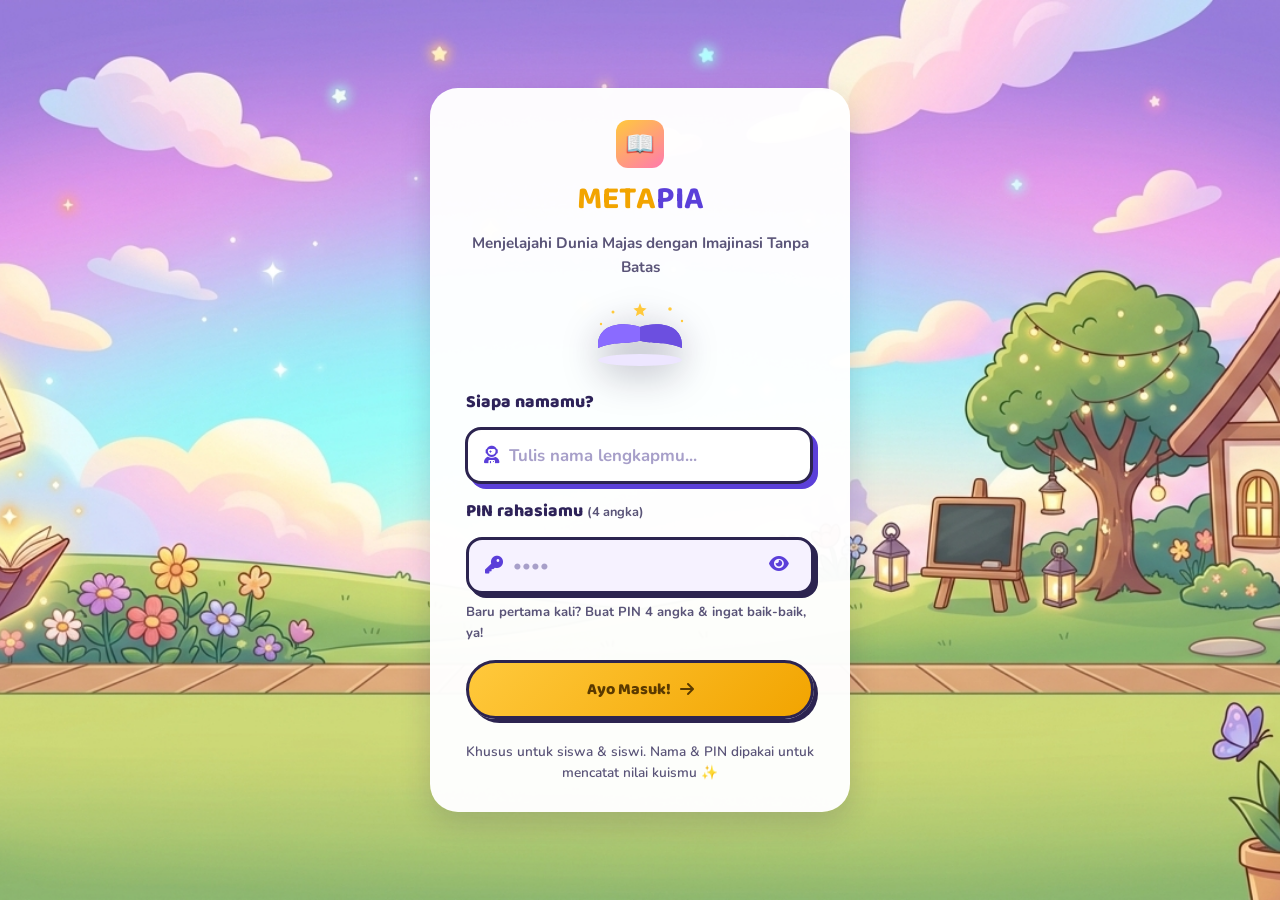
==== dashboard.html @ b1702df0 "perbaikan responsive" ====
<!DOCTYPE html>
<html lang="id">
<head>
<!-- belum masukin nama? langsung balik ke halaman login -->
<script src="js/cek-login.js"></script>
<meta charset="UTF-8">
<meta name="viewport" content="width=device-width, initial-scale=1.0">
<title>Dashboard — METAPIA</title>
<link rel="icon" href="data:image/svg+xml,<svg xmlns=%22http://www.w3.org/2000/svg%22 viewBox=%220 0 100 100%22><text y=%22.9em%22 font-size=%2290%22>📖</text></svg>">
<link rel="stylesheet" href="css/common.css">
<link rel="stylesheet" href="css/dashboard.css">
<link rel="stylesheet" href="https://cdnjs.cloudflare.com/ajax/libs/font-awesome/6.5.1/css/all.min.css">
</head>
<body>


<!-- NAVBAR -->
<nav class="navbar">
  <a href="dashboard.html" class="brand">
    <div class="brand-badge">📖</div>
    <div class="brand-name"><span>META</span><span>PIA</span></div>
  </a>

  <ul class="nav-links" id="navLinks">
    <li><a href="dashboard.html" class="active"><i class="fa-solid fa-house"></i> Beranda</a></li>
    <li><a href="materi.html"><i class="fa-solid fa-book"></i> Materi</a></li>
    <li><a href="video.html"><i class="fa-solid fa-clapperboard"></i> Video</a></li>
    <li><a href="kuis.html"><i class="fa-solid fa-pen-to-square"></i> Kuis</a></li>
    <li><a href="game.html"><i class="fa-solid fa-gamepad"></i> Game</a></li>
  </ul>

  <div class="nav-right">
    <button class="nav-toggle" id="navToggle"><i class="fa-solid fa-bars"></i></button>
    <div class="avatar-btn" id="navAvatar" title="Profil">👤</div>
  </div>
</nav>

<div class="wrap">

  <!-- HERO -->
  <section class="hero">
    <div class="hero-copy">
      <div class="open-book-decoration">📖</div>
      <div class="hero-decoration book-decoration">📚</div>
      <div class="hero-decoration pencil-decoration">✏️</div>

      <div class="hero-sparkle sparkle-1">✦</div>
      <div class="hero-sparkle sparkle-2">✦</div>
      <div class="hero-sparkle sparkle-3">✧</div>
      <p class="hero-sub">Halo, <span id="navUserName">Sahabat</span>! Yuk lanjut belajar 👋</p>
      <h1 class="hero-title"><span class="meta">SELAMAT</span><br><span class="pia">DATANG DI METAPIA</span></h1>
      <p class="hero-desc">Belajar majas metafora, personifikasi, dan hiperbola lewat materi, video, kuis, serta game interaktif seru!</p>
      <div class="hero-actions">
        <a href="materi.html" class="btn btn-primary"><i class="fa-solid fa-play"></i> Mulai Belajar</a>
        <a href="game.html" class="btn btn-outline"><i class="fa-solid fa-gamepad"></i> Main Game</a>
      </div>
    </div>

    <div class="hero-art">
      <img class="book-illustration" src="assets/bocah.png" alt="Ilustrasi dua anak terbang di atas buku ajaib penuh bintang">

      <div class="badge-bubble" style="top:6%; left:2%;">Metafora</div>
      <div class="badge-bubble" style="top:2%; right:4%;">Personifikasi</div>
      <div class="badge-bubble" style="top:46%; right:-6%; animation-delay:1s;">Hiperbola</div>
    </div>
  </section>

  <!-- PENCAPAIAN -->
  <section class="achievement-section">

  <div class="achievement-title">
    <span>✨</span>
    <h2>Pencapaianmu</h2>
    <span>✨</span>
  </div>

  <div class="stat-row">

    <div class="stat-card">
      <div class="stat-icon kuis-icon">
        <i class="fa-solid fa-star"></i>
      </div>

      <div class="stat-info">
        <div class="stat-num" id="nilaiKuis">0</div>
        <div class="stat-label">Nilai Kuis</div>
        <div class="stat-desc" id="nilaiKuisDesc">Belum pernah kuis, yuk coba!</div>
      </div>
    </div>

    <div class="stat-card">
      <div class="stat-icon game-icon">
        <i class="fa-solid fa-trophy"></i>
      </div>

      <div class="stat-info">
        <div class="stat-num" id="skorGame">0</div>
        <div class="stat-label">Skor Game</div>
        <div class="stat-desc" id="skorGameDesc">Belum pernah main, yuk coba!</div>
      </div>
    </div>

  </div>

</section>

</div>

<footer class="site-footer">
  <p>© 2026 METAPIA — Media Pembelajaran Majas Interaktif · <a href="#" onclick="logout(); return false;" style="text-decoration:underline;">Keluar</a></p>
</footer>

<script src="js/app.js"></script>
<script src="js/sheet.js"></script>
<script>
requireLogin();

// nilai kuis TERAKHIR siswa yang lagi login. Belum pernah kuis -> 0.
// 1) langsung tampilin yang tersimpan di browser ini
// 2) lalu tanya Google Sheet, siapa tau dia kuis di perangkat lain
function tampilkanNilaiKuis() {
  const user = getCurrentUser();
  let semua = {};
  try { semua = JSON.parse(localStorage.getItem("metapia_nilai")) || {}; } catch (e) {}
  const data = user && semua[user.nama];
  if (!data) return;
  document.getElementById("nilaiKuis").textContent = data.terakhir;
  const tgl = new Date(data.tanggal).toLocaleDateString("id-ID", { day: "numeric", month: "long", year: "numeric" });
  document.getElementById("nilaiKuisDesc").textContent = `Kuis terakhir: ${tgl}`;
}
tampilkanNilaiKuis();

// skor GAME TERAKHIR yang dimainkan (disimpan js/game.js). Belum pernah -> 0.
function tampilkanSkorGame() {
  const user = getCurrentUser();
  const data = user && bacaSkorGameLokal(user.nama).terakhir;
  if (!data) return;
  document.getElementById("skorGame").textContent = data.skor;
  const tgl = new Date(data.tanggal).toLocaleDateString("id-ID", { day: "numeric", month: "short", year: "numeric" });
  document.getElementById("skorGameDesc").textContent = `${data.judul} · ${tgl}`;
}
tampilkanSkorGame();

// tanya Google Sheet, siapa tau kuis/main game di perangkat lain
(async function sinkronDariSheet() {
  const user = getCurrentUser();
  if (!user) return;
  const hasil = await ambilStatusSiswa(user.nama, user.pin);
  if (!hasil || !hasil.ok) return;
  if (hasil.nilai) {
    simpanNilaiLokal(user.nama, hasil.nilai.nilai, hasil.nilai.tanggal);
    tampilkanNilaiKuis();
  }
  if (hasil.game) {
    simpanGameTerakhirLokal(user.nama, hasil.game.game, hasil.game.skor, hasil.game.tanggal);
    tampilkanSkorGame();
  }
})();
</script>
</body>
</html>
---- css/common.css ----
/* ==========================================================================
   METAPIA — common.css
   Berisi semua yang DIPAKAI BARENG di semua halaman:
   variabel warna, reset, background, navbar, tombol, footer.
   Wajib di-load duluan sebelum CSS khusus tiap halaman (index.css,
   dashboard.css, materi.css, dst).
   ==========================================================================

/* Ambil font dari Google Fonts.
   - Baloo 2  : buat judul / teks besar, bentuknya bulat & playful (cocok anak SD)
   - Nunito   : buat teks biasa / paragraf, biar tetap enak dibaca */
@import url('https://fonts.googleapis.com/css2?family=Baloo+2:wght@500;600;700;800&family=Nunito:wght@400;600;700;800&display=swap');

/* ==========================================================================
   VARIABEL WARNA & UKURAN (CSS Variables)
   Semua warna, radius, shadow dikumpulin di sini biar kalau mau ganti
   warna tema, cukup ubah di satu tempat ini aja, gak perlu cari satu-satu.
   ========================================================================== */
:root{
  /* warna ungu (warna utama brand METAPIA) */
  --purple-900:#2E2359;   /* ungu paling gelap, dipakai buat judul */
  --purple-700:#5B3FD9;   /* ungu utama, dipakai buat tombol & aksen */
  --purple-500:#8A6BFF;   /* ungu lebih terang */

  /* warna teks */
  --ink:#2C2450;          /* warna teks utama (hampir hitam, tapi keunguan) */
  --ink-soft:#5A5478;     /* warna teks kedua, lebih soft/abu-abu */

  /* warna-warna ceria buat kartu menu (Materi/Video/Kuis/Game) */
  --yellow:#FFC93C;
  --yellow-dark:#F2A400;
  --blue:#4FC3F7;
  --blue-dark:#2196D8;
  --pink:#FF7AAE;
  --pink-dark:#F2467F;
  --green:#3FDDB0;
  --green-dark:#17BC8F;

  --white:#FFFFFF;
  --card-bg:#FFFFFF;      /* warna dasar kartu/box */

  /* bayangan (box-shadow) yang dipakai berulang-ulang */
  --shadow-soft: 0 10px 30px rgba(46,35,89,0.18);  /* buat navbar & kartu login */
  --shadow-card: 0 8px 20px rgba(46,35,89,0.12);   /* buat kartu-kartu biasa */

  /* radius sudut biar bentuknya bulat/rounded, bukan kotak tajam */
  --radius-lg: 28px;  /* buat card besar (feature card, login card) */
  --radius-md: 18px;  /* buat card sedang (item card) */
  --radius-sm: 12px;  /* buat elemen kecil */

  /* biar gampang ganti font, cukup ubah di sini */
  --font-display:'Baloo 2', system-ui, sans-serif;
  --font-body:'Nunito', system-ui, sans-serif;

  /* skala tampilan (lihat bagian "SKALA LAYAR BESAR" di bawah) */
  --skala:1;
}

/* ==========================================================================
   SKALA LAYAR BESAR
   Semua ukuran di web ini pakai px, jadi di layar lebar (mis. laptop 1920
   dengan zoom Windows 100%) semuanya keliatan kecil & banyak ruang kosong.
   Solusinya: di layar yang lebar DAN tinggi, navbar + isi halaman + footer
   diperbesar otomatis pakai "zoom". Hasilnya mirip tampilan zoom 125%.

   PENTING: di dalam elemen yang di-zoom, satuan vh ikut membesar. Jadi
   ukuran yang pakai vh (panel komik, kuis, dashboard) dibagi var(--skala)
   biar tetap pas 1 layar.
   ========================================================================== */
@media (min-width:1700px) and (min-height:820px){ :root{ --skala:1.12; } }
@media (min-width:1880px) and (min-height:880px){ :root{ --skala:1.25; } }
@media (min-width:2300px) and (min-height:1100px){ :root{ --skala:1.5; } }

.navbar, .wrap, .site-footer, .login-card{ zoom:var(--skala); }

/* ==========================================================================
   RESET DASAR
   Biar semua browser mulai dari kondisi yang sama.
   ========================================================================== */
*,*::before,*::after{
  box-sizing:border-box; /* padding & border gak nambahin lebar elemen */
}
html{
  scroll-behavior:smooth; /* kalau ada scroll ke anchor, jalannya halus */
}

/* ==========================================================================
   BODY — background bgMateri.jpg yang diburamin + lapisan ungu tipis,
   SAMA di semua halaman biar serasi (panel komik di Materi/Video/Kuis
   pakai gambar yang sama tapi tajam, jadi keliatan "nyambung").

   Susunannya kolom: navbar di atas, .wrap (isi) ngisi sisa ruang, footer
   selalu nempel di bawah layar.
   ========================================================================== */
body{
  margin:0;
  font-family:var(--font-body);
  color:var(--ink);
  min-height:100vh;
  min-height:100svh;
  display:flex; flex-direction:column;

  background-image:url('../assets/bgMateri.jpg');
  background-size:cover;            /* foto nutupin seluruh layar */
  background-position:center bottom; /* rumputnya selalu di bawah -> tokoh "napak" */
  background-repeat:no-repeat;
  background-attachment:fixed;      /* foto diam waktu halaman di-scroll */

  overflow-x:hidden; /* jaga-jaga biar gak ada scroll horizontal gak sengaja */

  /* tinggi navbar + jaraknya (dipakai ngitung ukuran panggung/kartu) */
  --tinggi-navbar:82px;
}

/* halaman "layar penuh" (Materi, Video, Kuis, Game): footer disembunyikan biar
   panggung/kartunya bisa sebesar mungkin. Tombol Keluar ada di pil nama. */
body.layar-penuh .site-footer{ display:none; }

/* Judul (h1-h4) pakai font display, teks biasa (p) pakai font body */
h1,h2,h3,h4{ font-family:var(--font-display); margin:0; color:var(--purple-900); }
p{ margin:0; line-height:1.6; }
a{ text-decoration:none; color:inherit; } /* link gak digarisbawahi & warnanya ikut parent */
img{ max-width:100%; display:block; }     /* gambar gak akan melebihi lebar kontainernya */
button{ font-family:var(--font-body); cursor:pointer; }

/* ==========================================================================
   CONTAINER
   Pembungkus konten biar lebar maksimalnya konsisten & ada jarak di kanan-kiri.
   ========================================================================== */
.wrap{
  position:relative;
  z-index:1;
  flex:1 0 auto; /* isi halaman ngisi sisa ruang -> footer kedorong ke dasar layar */
  width:100%;
  max-width:1180px;
  margin:0 auto;   /* bikin kontainer ke tengah halaman */
  padding:0 24px;  /* jarak aman di kiri-kanan buat layar sempit */
}

/* ==========================================================================
   NAVBAR
   Bentuknya pil/rounded, mengambang di atas background foto.
   ========================================================================== */
.navbar{
  position:sticky;  /* nempel di atas layar terus, gak ikut ilang pas discroll */
  top:16px;         /* jarak dari atas layar waktu udah "nempel" */
  z-index:50;       /* dijadiin paling atas biar gak ketiban konten lain pas scroll */
  display:flex;
  align-items:center;
  justify-content:space-between; /* logo kiri, menu tengah, avatar kanan */
  width:calc(100% - 24px); /* body sekarang flex kolom, jadi lebar navbar harus disebut */
  max-width:1180px;
  margin:20px auto 0;
  padding:10px 22px;
  background:rgba(255,255,255,0.97); /* dibikin hampir solid biar gak kalah sama bg yang rame */
  border-radius:100px;               /* bentuk pil */
  box-shadow:0 14px 34px rgba(20,10,60,0.35); /* shadow dipertebal biar navbar "ngambang" jelas di atas bg */
}

.brand{ display:flex; align-items:center; gap:10px; font-family:var(--font-display); font-weight:800; font-size:1.3rem; }
.brand-badge{
  width:38px; height:38px; border-radius:12px;
  background:linear-gradient(145deg, var(--yellow), var(--pink));
  display:flex; align-items:center; justify-content:center;
  font-size:1.2rem;
}
.brand-name span:first-child{ color:var(--yellow-dark); } /* tulisan "META" */
.brand-name span:last-child{ color:var(--purple-700); }   /* tulisan "PIA" */

/* daftar menu navbar (Beranda, Materi, Video, Kuis, Game) */
.nav-links{ display:flex; align-items:center; gap:6px; list-style:none; margin:0; padding:0; }
.nav-links a{
  display:flex; align-items:center; gap:7px;
  padding:9px 16px; border-radius:100px; font-weight:800; color:var(--ink); /* dipertebal & digelapin dikit biar lebih jelas */
  font-size:.95rem;
}
.nav-links a:hover{ background:#EAF2FF; color:var(--purple-700); }
.nav-links a.active{ background:var(--purple-700); color:#fff; } /* menu yang lagi aktif/dibuka */

.nav-right{ display:flex; align-items:center; gap:12px; }
/* pil nama siswa di kanan navbar: [ikon] Nama Siswa */
.avatar-btn{
  cursor:pointer; /* diklik = keluar (lihat js/app.js) */
  display:flex; align-items:center; gap:8px;
  height:42px; max-width:220px;
  padding:0 16px 0 5px;
  border:2px solid var(--purple-700); border-radius:100px;
  background:#EAF2FF;
  font-family:var(--font-display); font-weight:800; font-size:1rem; color:var(--purple-700);
}
.avatar-ikon{
  flex:none;
  width:30px; height:30px;
  display:flex; align-items:center; justify-content:center;
  border-radius:50%;
  background:var(--purple-700); color:#fff;
  font-size:.85rem;
}
.avatar-nama{
  min-width:0;
  overflow:hidden; white-space:nowrap;
  text-overflow:ellipsis; /* nama kepanjangan -> "Muhammad Rah..." */
}
.avatar-btn.nama-panjang{ font-size:.86rem; } /* nama panjang: huruf dikecilin dikit */
.nav-toggle{ display:none; background:none; border:none; font-size:1.4rem; color:var(--purple-700); } /* tombol hamburger, cuma muncul di HP */

/* ==========================================================================
   TOMBOL (BUTTON)
   ========================================================================== */
.btn{
  display:inline-flex; align-items:center; justify-content:center; gap:9px;
  padding:14px 28px; border-radius:100px; border:none; font-weight:800;
  font-family:var(--font-display); font-size:1rem;
  white-space:nowrap; /* teks tombol gak akan turun baris */
}
.btn-primary{ background:linear-gradient(135deg, var(--yellow), var(--yellow-dark)); color:#5A3A00; }
.btn-outline{ background:#fff; color:var(--purple-700); box-shadow:var(--shadow-card); }
.btn-block{ width:100%; } /* tombol selebar kontainernya, biasa dipakai di login */

/* ==========================================================================
   FOOTER
   ========================================================================== */
.site-footer{ position:relative; z-index:1; text-align:center; padding:12px 16px 14px; color:rgba(255,255,255,0.85); font-weight:700; font-size:.85rem; text-shadow:0 2px 6px rgba(15,8,45,0.4); }

/* menu navbar versi HP, muncul waktu tombol hamburger diklik (lihat js/app.js) */
.nav-links.open{
  display:flex;
  position:absolute; top:64px; left:0; right:0; margin:0 12px;
  background:#fff; border-radius:20px; flex-direction:column; padding:14px;
  box-shadow:var(--shadow-soft); z-index:20;
}
.nav-links.open a{ width:100%; }

/* =========================================================================
   RESPONSIVE — bagian yang DIPAKAI BARENG (navbar & menu HP)
   ========================================================================= */
/* ==========================================================================
   MENU BAWAH ALA APLIKASI (HP & tablet) — dibikin js/app.js
   Di HP, menu navbar atas diganti 5 tombol besar di bawah layar (gampang
   dijangkau jempol anak-anak). Navbar atas tinggal logo + nama.
   ========================================================================== */
.menu-bawah{ display:none; }

@media (max-width:980px){
  .nav-links{ display:none; }   /* menu navbar atas disembunyiin */
  .nav-toggle{ display:none; }  /* gak perlu hamburger lagi, ada menu bawah */

  body.ada-menu-bawah{
    --tinggi-menu-bawah:calc(72px + env(safe-area-inset-bottom, 0px));
    padding-bottom:var(--tinggi-menu-bawah);
  }
  .menu-bawah{
    position:fixed; z-index:60;
    left:10px; right:10px; bottom:calc(8px + env(safe-area-inset-bottom, 0px));
    display:grid; grid-template-columns:repeat(5, 1fr);
    height:62px; padding:6px;
    background:#fff;
    border:3px solid var(--ink); border-radius:22px;
    box-shadow:0 6px 0 rgba(44,36,80,.55), 0 12px 26px rgba(20,10,60,.35);
  }
  .menu-bawah a{
    display:flex; flex-direction:column; align-items:center; justify-content:center; gap:2px;
    border-radius:16px;
    color:var(--ink-soft);
    font-family:var(--font-display); font-weight:800; font-size:.72rem; line-height:1;
    transition:background .15s, color .15s, transform .15s;
  }
  .menu-bawah-ikon{ font-size:1.25rem; line-height:1; }
  .menu-bawah a:active{ transform:scale(.92); }
  .menu-bawah a.is-aktif{
    background:var(--yellow); color:var(--ink);
    box-shadow:inset 0 0 0 2px var(--ink);
  }
  .menu-bawah a.is-aktif .menu-bawah-ikon{ animation:ikonLoncat .5s ease; }
  @keyframes ikonLoncat{ 40%{ transform:translateY(-4px) scale(1.15); } }

  /* footer pindah ke atas menu bawah */
  .site-footer{ padding-bottom:6px; }
}
/* laptop yang layarnya PENDEK (banyak laptop + bookmark bar): navbar diringkas
   biar ruang buat isi halaman lebih banyak */
@media (max-height:760px){
  body{ --tinggi-navbar:64px; }
  .navbar{ margin-top:10px; top:10px; padding:6px 18px; }
}
@media (max-width:600px){
  .navbar{ margin:14px 12px 0; padding:10px 14px; }
  .brand-name{ font-size:1.05rem; }
  .nav-right{ gap:8px; min-width:0; }
  .avatar-btn{ max-width:130px; height:38px; padding:0 12px 0 4px; font-size:.88rem; }
  .avatar-btn.nama-panjang{ font-size:.8rem; }
  .avatar-ikon{ width:28px; height:28px; }
}
@media (max-width:380px){
  /* HP kecil: tulisan METAPIA tetap tampil, cuma dikecilin; pil nama dipersempit */
  .brand{ gap:7px; }
  .brand-badge{ width:34px; height:34px; }
  .brand-name{ font-size:.98rem; }
  .avatar-btn{ max-width:112px; }
}
---- css/dashboard.css ----
/* ==========================================================================
   METAPIA — dashboard.css
   Khusus halaman dashboard (dashboard.html): hero + kartu kertas catatan,
   dekorasi buku/pensil/sparkle, bubble majas, dan kartu pencapaian
   (nilai kuis & skor game). Butuh common.css duluan.
   ==========================================================================

/* isi dashboard (hero + pencapaian) ditaruh di TENGAH ruang antara navbar
   & footer, biar jarak atas-bawahnya seimbang di layar mana pun */
.wrap{ display:flex; flex-direction:column; justify-content:center; }

/* ==========================================================================
   HERO (bagian atas dashboard: judul besar + ilustrasi buku)
   ========================================================================== */
.hero{
  position:relative;
  z-index:1;

  display:grid;
  grid-template-columns:1.1fr .9fr;
  align-items:center;
  gap:30px;

  padding:14px 0 6px;
}
.hero-copy{
  position:relative;
  z-index:2;

  width:100%;
  max-width:570px;

  padding:30px 36px 32px;

  /* warna kertas */
  background:
    linear-gradient(
      135deg,
      rgba(255,253,244,0.99),
      rgba(255,248,224,0.97)
    );

  /*
    BIKIN BENTUK KERTAS TIDAK TERLALU KOTAK
  */
  border-radius:
    18px 34px 20px 28px /
    20px 26px 30px 18px;

  /*
    garis tebal ala komik (sama kayak kartu di Materi/Kuis/Game) biar
    kartunya jelas kebaca di atas background yang rame. Pinggir kiri
    kuning = pinggiran kertas.
  */
  border:4px solid var(--ink);
  border-left:10px solid var(--yellow);

  /*
    bayangan "offset" gelap ala komik + bayangan lembut
  */
  box-shadow:
    8px 8px 0 rgba(44,36,80,.55),
    0 18px 34px rgba(35,25,80,.25);

  /*
    sedikit miring seperti kertas yang ditempel
  */
  transform:rotate(-1deg);

  overflow:visible;
}
.hero-copy::after{
  content:"";

  position:absolute;
  inset:0;

  border-radius:inherit;

  pointer-events:none;

  background:
    radial-gradient(
      circle at 20% 20%,
      rgba(255,255,255,0.55) 0 2px,
      transparent 3px
    ),
    radial-gradient(
      circle at 80% 70%,
      rgba(255,255,255,0.4) 0 1.5px,
      transparent 2.5px
    );

  opacity:.45;
}
.hero-copy::before{
  content:"📎";

  position:absolute;

  top:-18px;
  left:18px;

  font-size:38px;

  z-index:5;

  transform:rotate(-12deg);

  filter:drop-shadow(0 3px 3px rgba(0,0,0,.12));
}
.hero-title{
  font-size:2.85rem;
  line-height:.98;
  font-weight:900;

  margin:4px 0 16px;

  filter:none;
}
.hero-title .meta{
  color:#F2A400;

  -webkit-text-stroke:0;

  text-shadow:
    2px 3px 0 rgba(255,255,255,.9);
}
.hero-title .pia{
  color:var(--purple-900);

  background:none;

  -webkit-background-clip:initial;
  background-clip:initial;

  -webkit-text-stroke:0;

  text-shadow:
    2px 3px 0 rgba(255,255,255,.9);
}
.hero-sub{
  font-family:var(--font-display);

  color:var(--purple-700);

  font-size:1.08rem;
  font-weight:800;

  margin-top:0;
  margin-bottom:8px;

  text-shadow:none;
}
.hero-desc{
  color:#514B70;

  margin-top:14px;

  max-width:500px;

  font-size:1rem;
  font-weight:700;

  line-height:1.6;

  text-shadow:none;
}
.hero-actions{
  display:flex;
  gap:14px;
  margin-top:22px;
  flex-wrap:wrap;
  position:relative;
  z-index:5;
}
.hero-decoration{
  position:absolute;
  z-index:3;
  pointer-events:none;
  user-select:none;
}
.book-decoration{
  left:-28px;
  bottom:-20px;
  font-size:54px;
  transform:rotate(-8deg);
  filter:
    drop-shadow(0 5px 4px rgba(35,25,80,.18));
  opacity:.92;
}
.pencil-decoration{
  right:18px;
  bottom:-15px;
  font-size:45px;
  transform:rotate(25deg);
  filter:
    drop-shadow(0 4px 3px rgba(35,25,80,.16));
  opacity:.9;
}
.open-book-decoration{
  position:absolute;
  top:18px;
  right:28px;
  font-size:45px;
  z-index:4;
  transform:rotate(8deg);
  opacity:.85;
  pointer-events:none;
  user-select:none;
  filter:
    drop-shadow(0 3px 3px rgba(35,25,80,.12));
}

/* bintang */
.hero-sparkle{
  position:absolute;
  z-index:3;
  color:var(--yellow);
  pointer-events:none;
  user-select:none;
  text-shadow:
    0 2px 5px rgba(255,190,30,.25);
  opacity:.55;
}
.sparkle-1{
  top:58px;
  right:125px;
  font-size:25px;
  transform:rotate(15deg);
}
.sparkle-2{
  top:135px;
  right:42px;
  font-size:19px;
  transform:rotate(-10deg);
}
.sparkle-3{
  bottom:75px;
  left:165px;
  font-size:17px;
  opacity:.4;
}

/* kotak buat ilustrasi buku + bubble label majas di sekitarnya */
.hero-art{
  position:relative;
  display:flex;
  align-items:center;
  justify-content:center;
  min-height:340px;
}
.book-illustration{
  width:100%;
  max-width:500px;
  height:auto;
  display:block;
  filter:drop-shadow(
    0 12px 18px rgba(35,25,80,.18)
  );
}

/* bubble kecil bertuliskan nama-nama majas (Metafora, Hiperbola, dll),
   posisinya diatur langsung di HTML pakai style="top:..; left:.." */
.badge-bubble{
  position:absolute;
  background:#fff;
  border-radius:100px;
  padding:9px 18px;
  font-family:var(--font-display); font-weight:700; color:var(--purple-700);
  box-shadow:var(--shadow-card);
  font-size:.92rem;
}

/* =========================================================================
   RESPONSIVE — hero dashboard
   ========================================================================= */
@media (max-width:980px){
  /* hero jadi 1 kolom: kertas di atas, ilustrasi di bawah */
  .hero{ grid-template-columns:1fr; justify-items:center; text-align:center; gap:10px; padding-top:30px; }
  .hero-desc{ margin-inline:auto; }
  .hero-actions{ justify-content:center; }
  .hero-art{ min-height:0; width:min(100%, 440px); padding:20px 0 0; }
}
@media (max-width:600px){
  .hero{ padding-top:24px; }
  .hero-art{ width:min(100%, 330px); }
  .badge-bubble{ padding:6px 12px; font-size:.78rem; }
}

@media (max-width:600px){
  .hero-copy{
    max-width:100%;
    padding:24px 22px 26px;
    transform:rotate(0);
  }
  .hero-title{
    font-size:2.15rem;
  }
  .hero-sub{
    font-size:1rem;
  }
  .hero-desc{
    font-size:.92rem;
  }
  .book-decoration{
    left:-12px;
    bottom:-20px;
    font-size:42px;
  }
  .pencil-decoration{
    right:8px;
    bottom:-15px;
    font-size:36px;
  }
  .open-book-decoration{ display:none; } /* di HP nutupin tulisan sapaan */
  .sparkle-1{
    right:80px;
  }
  .sparkle-2{
    right:20px;
  }
}

/* ==========================================================
   DASHBOARD — PENCAPAIAN
   ========================================================== */

.achievement-section {
  width: 100%;
  margin: 18px auto 16px;
  text-align: center;
}

/* Judul kecil di atas kartu */
.achievement-title {
  display: flex;
  align-items: center;
  justify-content: center;
  gap: 10px;
  margin-bottom: 14px;
}

.achievement-title h2 {
  margin: 0;
  font-size: 22px;
  font-weight: 800;
  color: #fff;
  text-shadow: 0 2px 8px rgba(15, 8, 45, 0.5);
}

.achievement-title span {
  font-size: 16px;
}

/* Baris kartu */
.achievement-section .stat-row {
  display: flex;
  justify-content: center;
  align-items: stretch;
  gap: 18px;
  width: 100%;
  margin: 0 auto;
}

/* Kartu achievement */
.achievement-section .stat-card {
  width: 310px;
  min-height: 105px;
  padding: 18px 22px;

  display: flex;
  align-items: center;
  gap: 16px;

  background: rgba(255, 255, 255, 0.90);
  border: 1px solid rgba(255, 255, 255, 0.8);
  border-radius: 22px;

  box-shadow:
    0 8px 24px rgba(54, 38, 120, 0.12);

  text-align: left;

  transition:
    transform 0.2s ease,
    box-shadow 0.2s ease;
}

.achievement-section .stat-card:hover {
  transform: translateY(-3px);

  box-shadow:
    0 12px 28px rgba(54, 38, 120, 0.17);
}

/* Icon */
.achievement-section .stat-icon {
  width: 54px;
  height: 54px;
  min-width: 54px;

  display: flex;
  align-items: center;
  justify-content: center;

  border-radius: 16px;

  color: white;
  font-size: 22px;

  box-shadow:
    0 5px 12px rgba(0, 0, 0, 0.10);
}

/* Warna icon */
.achievement-section .kuis-icon {
  background: linear-gradient(
    135deg,
    var(--pink),
    var(--pink-dark)
  );
}

.achievement-section .game-icon {
  background: linear-gradient(
    135deg,
    var(--green),
    var(--green-dark)
  );
}

/* Angka */
.achievement-section .stat-num {
  font-size: 25px;
  line-height: 1;
  font-weight: 900;
  color: #29245f;
  margin-bottom: 5px;
}

/* Nama statistik */
.achievement-section .stat-label {
  font-size: 15px;
  font-weight: 800;
  color: #29245f;
}

/* Deskripsi */
.achievement-section .stat-desc {
  margin-top: 3px;
  font-size: 12px;
  color: #77739a;
}

/* ==========================================================
   RESPONSIVE
   ========================================================== */

@media (max-width: 700px) {
  .achievement-section .stat-row {
    flex-direction: column;
    align-items: center;
  }
  .achievement-section .stat-card {
    width: min(100%, 360px);
  }
}


/* laptop yang layarnya PENDEK (mis. 1366x657): hero dirapatin dikit biar
   hero + pencapaian + footer muat 1 layar tanpa scroll */
@media (min-width:981px) and (max-height:700px){
  .hero{ padding-top:6px; }
  .hero-copy{ padding:24px 32px 26px; }
  .hero-title{ font-size:2.5rem; margin-bottom:10px; }
  .hero-desc{ margin-top:10px; }
  .hero-actions{ margin-top:16px; }
  .hero-art{ min-height:0; }
  .book-illustration{ max-width:420px; }
  .achievement-section{ margin-top:10px; }
  .achievement-title{ margin-bottom:10px; }
  .achievement-section .stat-card{ min-height:92px; padding:14px 20px; }
}
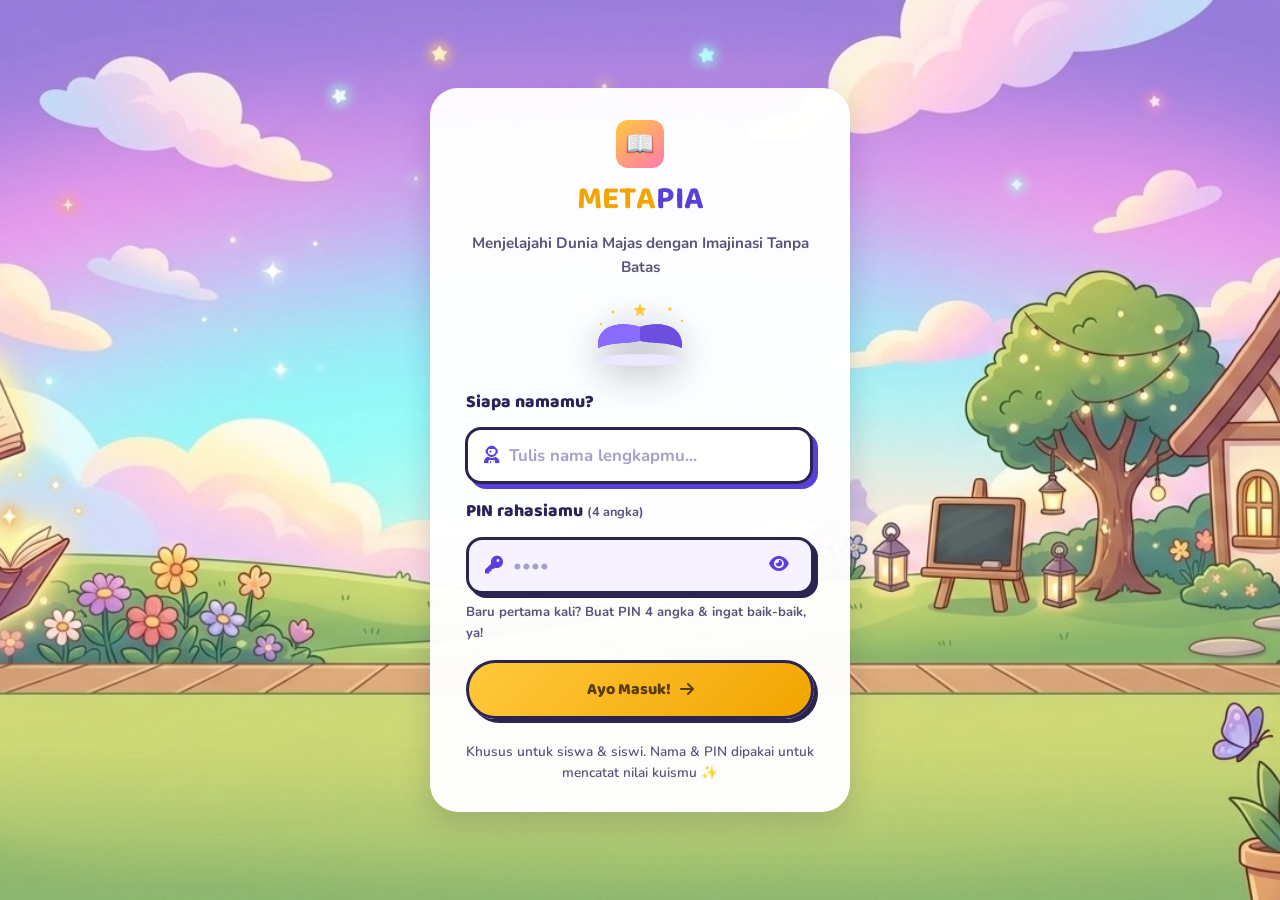
==== commit 001dafe3: "perbaikan kupu kupu" ====
--- a/dashboard.html
+++ b/dashboard.html
@@ -110,6 +110,7 @@
   <p>© 2026 METAPIA — Media Pembelajaran Majas Interaktif · <a href="#" onclick="logout(); return false;" style="text-decoration:underline;">Keluar</a></p>
 </footer>
 
+<script src="js/kupu.js"></script>
 <script src="js/app.js"></script>
 <script src="js/sheet.js"></script>
 <script>
--- a/css/common.css
+++ b/css/common.css
@@ -110,6 +110,34 @@
 
   /* tinggi navbar + jaraknya (dipakai ngitung ukuran panggung/kartu) */
   --tinggi-navbar:82px;
+}
+
+/* ==========================================================================
+   KUPU-KUPU di background yang kepak-kepak sayap (dipasang js/kupu.js)
+   Sayap "buka-tutup" = gambarnya dipipihin ke samping (scaleX) dengan poros
+   di badan kupu-kupu, plus melayang naik-turun pelan.
+   ========================================================================== */
+.kupu{
+  position:fixed; z-index:0;
+  pointer-events:none;
+  animation:kupuMelayang 3.2s ease-in-out infinite;
+}
+.kupu img{
+  display:block; width:100%; height:100%;
+  max-width:none;
+  animation:kupuKepak .55s ease-in-out infinite alternate;
+}
+@keyframes kupuKepak{
+  0%  { transform:scaleX(1); }
+  100%{ transform:scaleX(.25) skewY(-6deg); }
+}
+@keyframes kupuMelayang{
+  0%,100%{ transform:translate(0,0) rotate(0); }
+  50%    { transform:translate(-3px,-7px) rotate(-4deg); }
+}
+/* yang gak suka animasi (pengaturan HP/laptop) -> kupu-kupu diam */
+@media (prefers-reduced-motion:reduce){
+  .kupu, .kupu img{ animation:none; }
 }
 
 /* halaman "layar penuh" (Materi, Video, Kuis, Game): footer disembunyikan biar
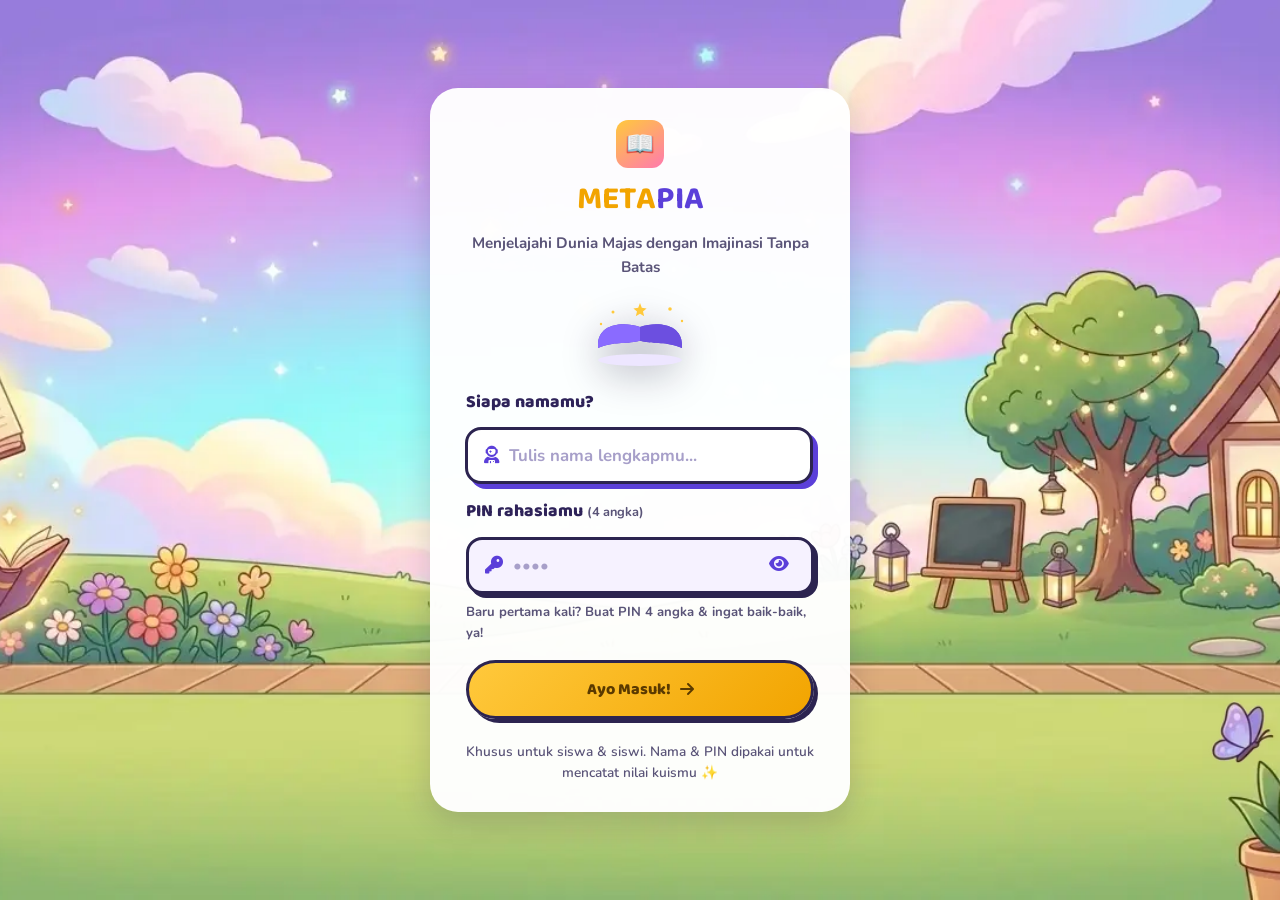
==== commit 62db0732: "Optimasi gambar: konversi ke WebP (6,3 MB -> 648 KB), preload gambar soal, catatan pengukuran Co-Aut" ====
--- a/dashboard.html
+++ b/dashboard.html
@@ -57,7 +57,7 @@
     </div>
 
     <div class="hero-art">
-      <img class="book-illustration" src="assets/bocah.png" alt="Ilustrasi dua anak terbang di atas buku ajaib penuh bintang">
+      <img class="book-illustration" src="assets/bocah.webp" width="1000" height="545" decoding="async" fetchpriority="high" alt="Ilustrasi dua anak terbang di atas buku ajaib penuh bintang">
 
       <div class="badge-bubble" style="top:6%; left:2%;">Metafora</div>
       <div class="badge-bubble" style="top:2%; right:4%;">Personifikasi</div>
--- a/css/common.css
+++ b/css/common.css
@@ -85,7 +85,7 @@
 }
 
 /* ==========================================================================
-   BODY — background bgMateri.jpg yang diburamin + lapisan ungu tipis,
+   BODY — background bgMateri.webp yang diburamin + lapisan ungu tipis,
    SAMA di semua halaman biar serasi (panel komik di Materi/Video/Kuis
    pakai gambar yang sama tapi tajam, jadi keliatan "nyambung").
 
@@ -100,7 +100,7 @@
   min-height:100svh;
   display:flex; flex-direction:column;
 
-  background-image:url('../assets/bgMateri.jpg');
+  background-image:url('../assets/bgMateri.webp');
   background-size:cover;            /* foto nutupin seluruh layar */
   background-position:center bottom; /* rumputnya selalu di bawah -> tokoh "napak" */
   background-repeat:no-repeat;
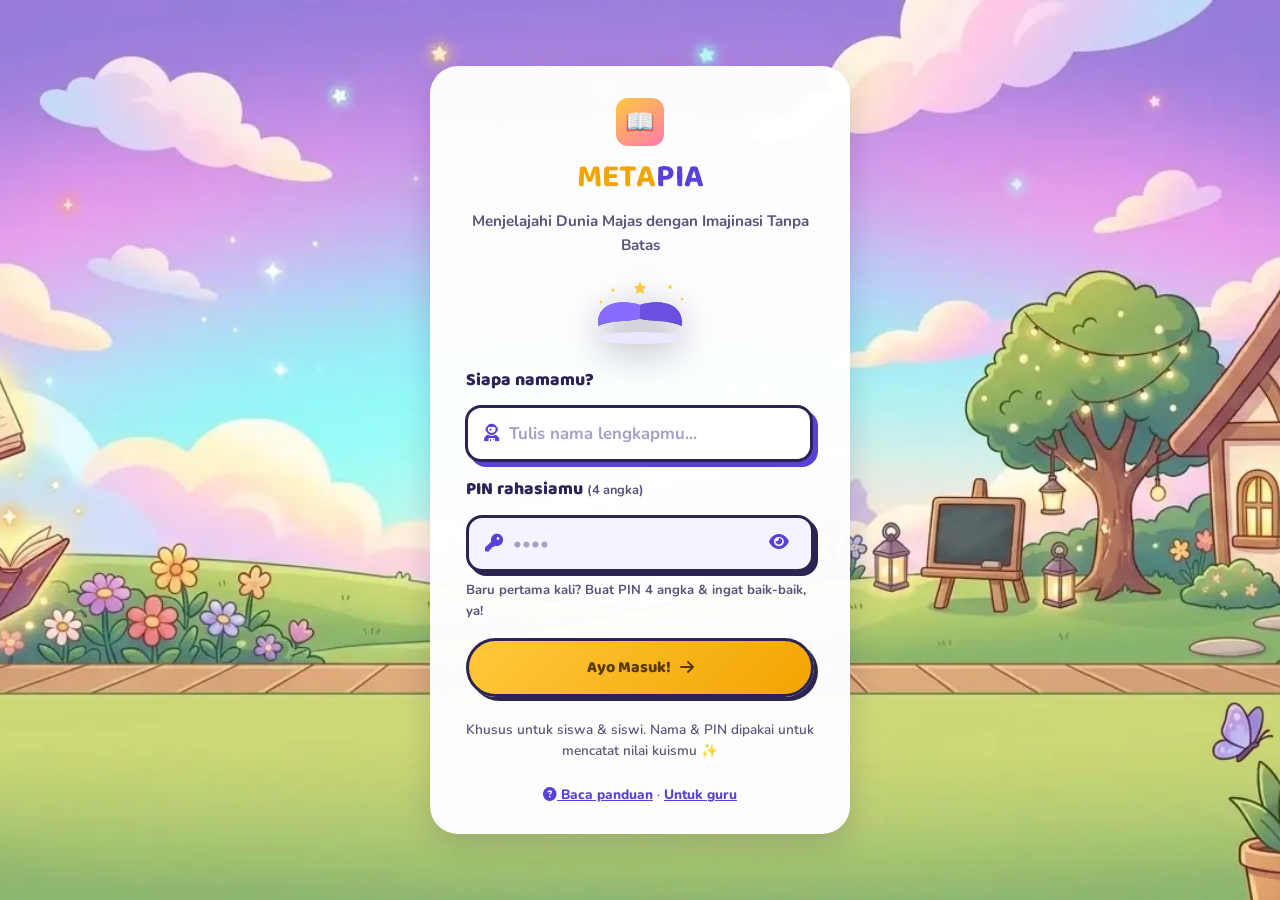
==== commit 6e099788: "PWA + offline: service worker, font/ikon/three.js lokal, login offline, deteksi jaringan lambat, hal" ====
--- a/dashboard.html
+++ b/dashboard.html
@@ -9,7 +9,11 @@
 <link rel="icon" href="data:image/svg+xml,<svg xmlns=%22http://www.w3.org/2000/svg%22 viewBox=%220 0 100 100%22><text y=%22.9em%22 font-size=%2290%22>📖</text></svg>">
 <link rel="stylesheet" href="css/common.css">
 <link rel="stylesheet" href="css/dashboard.css">
-<link rel="stylesheet" href="https://cdnjs.cloudflare.com/ajax/libs/font-awesome/6.5.1/css/all.min.css">
+<!-- PWA: bisa dipasang ke layar utama HP & dibuka offline (lihat sw.js, js/pwa.js) -->
+<link rel="manifest" href="manifest.json">
+<meta name="theme-color" content="#5B3FD9">
+<link rel="apple-touch-icon" href="assets/ikon/apple-touch-icon.png">
+<link rel="stylesheet" href="css/ikon.css">
 </head>
 <body>
 
@@ -31,6 +35,7 @@
 
   <div class="nav-right">
     <button class="nav-toggle" id="navToggle"><i class="fa-solid fa-bars"></i></button>
+    <a class="btn-panduan" href="panduan.html" title="Panduan" aria-label="Panduan"><i class="fa-solid fa-circle-question"></i></a>
     <div class="avatar-btn" id="navAvatar" title="Profil">👤</div>
   </div>
 </nav>
@@ -107,9 +112,10 @@
 </div>
 
 <footer class="site-footer">
-  <p>© 2026 METAPIA — Media Pembelajaran Majas Interaktif · <a href="#" onclick="logout(); return false;" style="text-decoration:underline;">Keluar</a></p>
+  <p>© 2026 METAPIA — Media Pembelajaran Majas Interaktif · <a href="panduan.html" style="text-decoration:underline;">Panduan</a> · <a href="#" onclick="logout(); return false;" style="text-decoration:underline;">Keluar</a></p>
 </footer>
 
+<script src="js/pwa.js"></script>
 <script src="js/kupu.js"></script>
 <script src="js/app.js"></script>
 <script src="js/sheet.js"></script>
--- a/css/common.css
+++ b/css/common.css
@@ -6,10 +6,20 @@
    dashboard.css, materi.css, dst).
    ==========================================================================
 
-/* Ambil font dari Google Fonts.
+/* Font METAPIA:
    - Baloo 2  : buat judul / teks besar, bentuknya bulat & playful (cocok anak SD)
    - Nunito   : buat teks biasa / paragraf, biar tetap enak dibaca */
-@import url('https://fonts.googleapis.com/css2?family=Baloo+2:wght@500;600;700;800&family=Nunito:wght@400;600;700;800&display=swap');
+/* font disimpan sendiri di assets/font/ (bukan dari Google Fonts) biar
+   ikut tersimpan offline. Keduanya font "variable": 1 file = semua ketebalan.
+   Sumber: Google Fonts (lisensi SIL Open Font License), subset huruf latin. */
+@font-face{
+  font-family:'Baloo 2'; font-style:normal; font-weight:400 800; font-display:swap;
+  src:url('../assets/font/baloo2.woff2') format('woff2');
+}
+@font-face{
+  font-family:'Nunito'; font-style:normal; font-weight:200 1000; font-display:swap;
+  src:url('../assets/font/nunito.woff2') format('woff2');
+}
 
 /* ==========================================================================
    VARIABEL WARNA & UKURAN (CSS Variables)
@@ -111,6 +121,30 @@
   /* tinggi navbar + jaraknya (dipakai ngitung ukuran panggung/kartu) */
   --tinggi-navbar:82px;
 }
+
+/* ==========================================================================
+   PENANDA OFFLINE (dipasang js/pwa.js, muncul otomatis waktu internet putus)
+   ========================================================================== */
+.penanda-offline{
+  position:fixed; z-index:80; left:50%; bottom:18px; transform:translateX(-50%);
+  max-width:calc(100% - 24px);
+  cursor:pointer;
+  padding:7px 14px;
+  background:#2C2450; color:#fff;
+  border:2px solid #fff; border-radius:100px;
+  box-shadow:0 6px 16px rgba(20,10,60,.35);
+  font-family:var(--font-body); font-weight:800; font-size:.82rem; text-align:center;
+  animation:offlineMuncul .35s ease-out;
+}
+.penanda-offline[hidden]{ display:none; }
+@keyframes offlineMuncul{ from{ opacity:0; transform:translate(-50%,10px); } }
+.penanda-singkat{ display:none; }
+.penanda-offline.is-kecil{ left:14px; transform:none; padding:5px 12px; }
+.penanda-offline.is-kecil .penanda-teks{ display:none; }
+.penanda-offline.is-kecil .penanda-singkat{ display:inline; }
+/* HP: di atas menu bawah */
+@media (max-width:980px){ .penanda-offline{ bottom:calc(var(--tinggi-menu-bawah, 0px) + 10px); } }
+@media (max-width:600px){ .penanda-offline{ font-size:.74rem; } }
 
 /* ==========================================================================
    KUPU-KUPU di background yang kepak-kepak sayap (dipasang js/kupu.js)
@@ -230,6 +264,13 @@
   text-overflow:ellipsis; /* nama kepanjangan -> "Muhammad Rah..." */
 }
 .avatar-btn.nama-panjang{ font-size:.86rem; } /* nama panjang: huruf dikecilin dikit */
+.btn-panduan{ /* tombol "?" ke halaman Panduan */
+  width:42px; height:42px; flex:none;
+  display:flex; align-items:center; justify-content:center;
+  border:2px solid var(--purple-700); border-radius:50%;
+  background:#fff; color:var(--purple-700); font-size:1.2rem;
+}
+.btn-panduan:hover, .btn-panduan.is-aktif{ background:var(--purple-700); color:#fff; }
 .nav-toggle{ display:none; background:none; border:none; font-size:1.4rem; color:var(--purple-700); } /* tombol hamburger, cuma muncul di HP */
 
 /* ==========================================================================
@@ -316,6 +357,7 @@
   .brand-name{ font-size:1.05rem; }
   .nav-right{ gap:8px; min-width:0; }
   .avatar-btn{ max-width:130px; height:38px; padding:0 12px 0 4px; font-size:.88rem; }
+  .btn-panduan{ width:38px; height:38px; font-size:1.05rem; }
   .avatar-btn.nama-panjang{ font-size:.8rem; }
   .avatar-ikon{ width:28px; height:28px; }
 }
@@ -324,5 +366,5 @@
   .brand{ gap:7px; }
   .brand-badge{ width:34px; height:34px; }
   .brand-name{ font-size:.98rem; }
-  .avatar-btn{ max-width:112px; }
-}
+  .avatar-btn{ max-width:96px; }
+}
--- a/css/ikon.css
+++ b/css/ikon.css
@@ -0,0 +1,50 @@
+/* METAPIA — ikon.css (DIBUAT OTOMATIS oleh docs/buat-ikon.py, jangan diedit manual)
+   Font Awesome Free 6.5.1 (https://fontawesome.com, lisensi ikon CC BY 4.0, font SIL OFL 1.1)
+   dipangkas: hanya ikon yang dipakai METAPIA. */
+@font-face{font-family:'FA Solid';font-style:normal;font-weight:900;font-display:block;src:url('../assets/font/fa-solid.woff2') format('woff2');}
+@font-face{font-family:'FA Regular';font-style:normal;font-weight:400;font-display:block;src:url('../assets/font/fa-regular.woff2') format('woff2');}
+.fa-solid,.fa-regular{display:inline-block;font-style:normal;font-variant:normal;line-height:1;text-rendering:auto;-webkit-font-smoothing:antialiased;-moz-osx-font-smoothing:grayscale;}
+.fa-solid{font-family:'FA Solid';font-weight:900;}
+.fa-regular{font-family:'FA Regular';font-weight:400;}
+.fa-solid::before,.fa-regular::before{content:var(--fa);}
+.fa-spin{animation:fa-spin 1.2s linear infinite;}
+@keyframes fa-spin{to{transform:rotate(360deg);}}
+.fa-arrow-left{--fa:"\f060";}
+.fa-arrow-right{--fa:"\f061";}
+.fa-bars{--fa:"\f0c9";}
+.fa-bolt{--fa:"\f0e7";}
+.fa-book{--fa:"\f02d";}
+.fa-box-archive{--fa:"\f187";}
+.fa-circle-check{--fa:"\f058";}
+.fa-circle-question{--fa:"\f059";}
+.fa-clapperboard{--fa:"\e131";}
+.fa-cube{--fa:"\f1b2";}
+.fa-download{--fa:"\f019";}
+.fa-eye{--fa:"\f06e";}
+.fa-eye-slash{--fa:"\f070";}
+.fa-flag-checkered{--fa:"\f11e";}
+.fa-gamepad{--fa:"\f11b";}
+.fa-gauge-simple{--fa:"\f629";}
+.fa-gauge-simple-high{--fa:"\f62a";}
+.fa-hand{--fa:"\f256";}
+.fa-heart{--fa:"\f004";}
+.fa-house{--fa:"\f015";}
+.fa-image{--fa:"\f03e";}
+.fa-key{--fa:"\f084";}
+.fa-list-ol{--fa:"\f0cb";}
+.fa-map{--fa:"\f279";}
+.fa-pause{--fa:"\f04c";}
+.fa-pen-to-square{--fa:"\f044";}
+.fa-play{--fa:"\f04b";}
+.fa-rotate-right{--fa:"\f2f9";}
+.fa-spinner{--fa:"\f110";}
+.fa-square{--fa:"\f0c8";}
+.fa-star{--fa:"\f005";}
+.fa-stopwatch{--fa:"\f2f2";}
+.fa-thumbs-up{--fa:"\f164";}
+.fa-trophy{--fa:"\f091";}
+.fa-user{--fa:"\f007";}
+.fa-user-astronaut{--fa:"\f4fb";}
+.fa-volume-high{--fa:"\f028";}
+.fa-volume-xmark{--fa:"\f6a9";}
+.fa-xmark{--fa:"\f00d";}
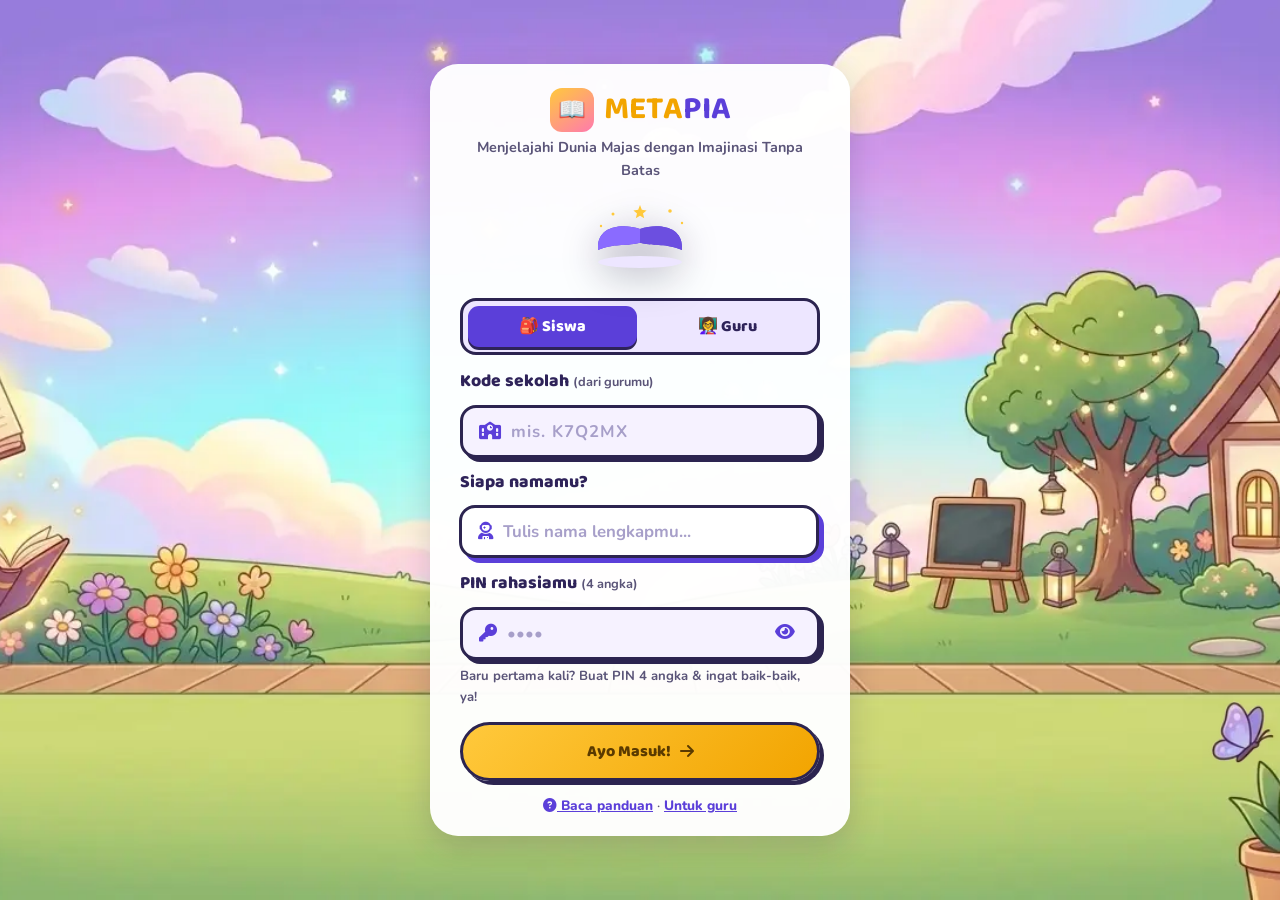
==== commit fb7cabf3: "revisi guru & sekolah" ====
--- a/dashboard.html
+++ b/dashboard.html
@@ -152,7 +152,7 @@
 (async function sinkronDariSheet() {
   const user = getCurrentUser();
   if (!user) return;
-  const hasil = await ambilStatusSiswa(user.nama, user.pin);
+  const hasil = await ambilStatusSiswa(user.nama, user.pin, user.sekolah || "");
   if (!hasil || !hasil.ok) return;
   if (hasil.nilai) {
     simpanNilaiLokal(user.nama, hasil.nilai.nilai, hasil.nilai.tanggal);
--- a/css/ikon.css
+++ b/css/ikon.css
@@ -15,11 +15,14 @@
 .fa-bolt{--fa:"\f0e7";}
 .fa-book{--fa:"\f02d";}
 .fa-box-archive{--fa:"\f187";}
+.fa-calendar-days{--fa:"\f073";}
+.fa-chalkboard-user{--fa:"\f51c";}
 .fa-circle-check{--fa:"\f058";}
 .fa-circle-question{--fa:"\f059";}
 .fa-clapperboard{--fa:"\e131";}
 .fa-cube{--fa:"\f1b2";}
 .fa-download{--fa:"\f019";}
+.fa-expand{--fa:"\f065";}
 .fa-eye{--fa:"\f06e";}
 .fa-eye-slash{--fa:"\f070";}
 .fa-flag-checkered{--fa:"\f11e";}
@@ -31,20 +34,31 @@
 .fa-house{--fa:"\f015";}
 .fa-image{--fa:"\f03e";}
 .fa-key{--fa:"\f084";}
+.fa-link{--fa:"\f0c1";}
 .fa-list-ol{--fa:"\f0cb";}
+.fa-magnifying-glass{--fa:"\f002";}
 .fa-map{--fa:"\f279";}
 .fa-pause{--fa:"\f04c";}
 .fa-pen-to-square{--fa:"\f044";}
 .fa-play{--fa:"\f04b";}
+.fa-plus{--fa:"\2b";}
+.fa-qrcode{--fa:"\f029";}
+.fa-right-from-bracket{--fa:"\f2f5";}
+.fa-rotate{--fa:"\f2f1";}
 .fa-rotate-right{--fa:"\f2f9";}
+.fa-school{--fa:"\f549";}
+.fa-shield-halved{--fa:"\f3ed";}
 .fa-spinner{--fa:"\f110";}
 .fa-square{--fa:"\f0c8";}
 .fa-star{--fa:"\f005";}
 .fa-stopwatch{--fa:"\f2f2";}
 .fa-thumbs-up{--fa:"\f164";}
+.fa-triangle-exclamation{--fa:"\f071";}
 .fa-trophy{--fa:"\f091";}
 .fa-user{--fa:"\f007";}
 .fa-user-astronaut{--fa:"\f4fb";}
+.fa-user-plus{--fa:"\f234";}
+.fa-users{--fa:"\f0c0";}
 .fa-volume-high{--fa:"\f028";}
 .fa-volume-xmark{--fa:"\f6a9";}
 .fa-xmark{--fa:"\f00d";}
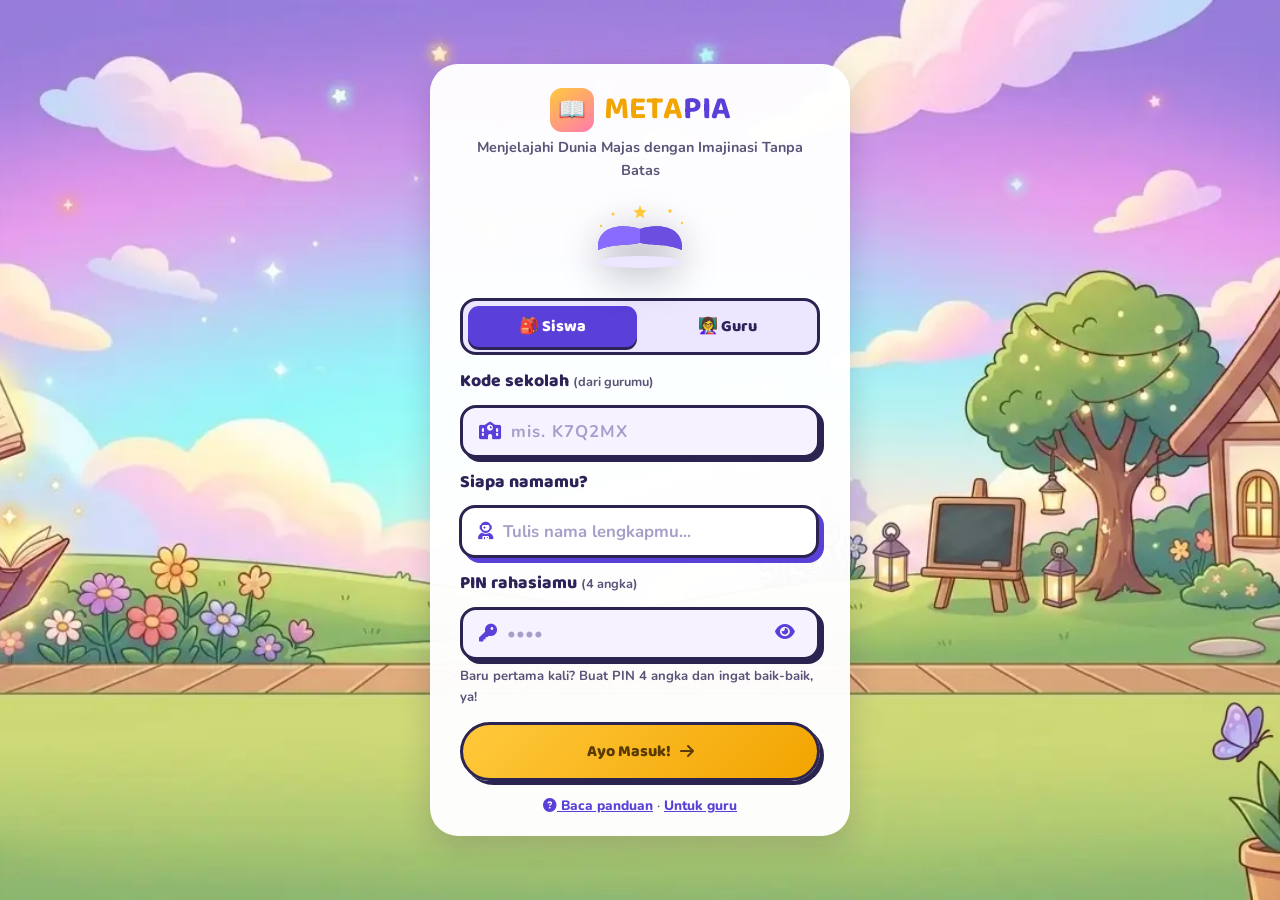
==== commit c51fb604: "eyd" ====
--- a/dashboard.html
+++ b/dashboard.html
@@ -5,7 +5,7 @@
 <script src="js/cek-login.js"></script>
 <meta charset="UTF-8">
 <meta name="viewport" content="width=device-width, initial-scale=1.0">
-<title>Dashboard — METAPIA</title>
+<title>Beranda — METAPIA</title>
 <link rel="icon" href="data:image/svg+xml,<svg xmlns=%22http://www.w3.org/2000/svg%22 viewBox=%220 0 100 100%22><text y=%22.9em%22 font-size=%2290%22>📖</text></svg>">
 <link rel="stylesheet" href="css/common.css">
 <link rel="stylesheet" href="css/dashboard.css">
@@ -52,9 +52,9 @@
       <div class="hero-sparkle sparkle-1">✦</div>
       <div class="hero-sparkle sparkle-2">✦</div>
       <div class="hero-sparkle sparkle-3">✧</div>
-      <p class="hero-sub">Halo, <span id="navUserName">Sahabat</span>! Yuk lanjut belajar 👋</p>
+      <p class="hero-sub">Halo, <span id="navUserName">Sahabat</span>! Ayo, lanjut belajar! 👋</p>
       <h1 class="hero-title"><span class="meta">SELAMAT</span><br><span class="pia">DATANG DI METAPIA</span></h1>
-      <p class="hero-desc">Belajar majas metafora, personifikasi, dan hiperbola lewat materi, video, kuis, serta game interaktif seru!</p>
+      <p class="hero-desc">Belajar majas metafora, personifikasi, dan hiperbola lewat materi, video, kuis, serta permainan interaktif yang seru!</p>
       <div class="hero-actions">
         <a href="materi.html" class="btn btn-primary"><i class="fa-solid fa-play"></i> Mulai Belajar</a>
         <a href="game.html" class="btn btn-outline"><i class="fa-solid fa-gamepad"></i> Main Game</a>
@@ -89,7 +89,7 @@
       <div class="stat-info">
         <div class="stat-num" id="nilaiKuis">0</div>
         <div class="stat-label">Nilai Kuis</div>
-        <div class="stat-desc" id="nilaiKuisDesc">Belum pernah kuis, yuk coba!</div>
+        <div class="stat-desc" id="nilaiKuisDesc">Belum ikut kuis, ayo coba!</div>
       </div>
     </div>
 
@@ -101,7 +101,7 @@
       <div class="stat-info">
         <div class="stat-num" id="skorGame">0</div>
         <div class="stat-label">Skor Game</div>
-        <div class="stat-desc" id="skorGameDesc">Belum pernah main, yuk coba!</div>
+        <div class="stat-desc" id="skorGameDesc">Belum pernah bermain, ayo coba!</div>
       </div>
     </div>
 
--- a/css/ikon.css
+++ b/css/ikon.css
@@ -40,6 +40,7 @@
 .fa-map{--fa:"\f279";}
 .fa-pause{--fa:"\f04c";}
 .fa-pen-to-square{--fa:"\f044";}
+.fa-person-chalkboard{--fa:"\e53d";}
 .fa-play{--fa:"\f04b";}
 .fa-plus{--fa:"\2b";}
 .fa-qrcode{--fa:"\f029";}
